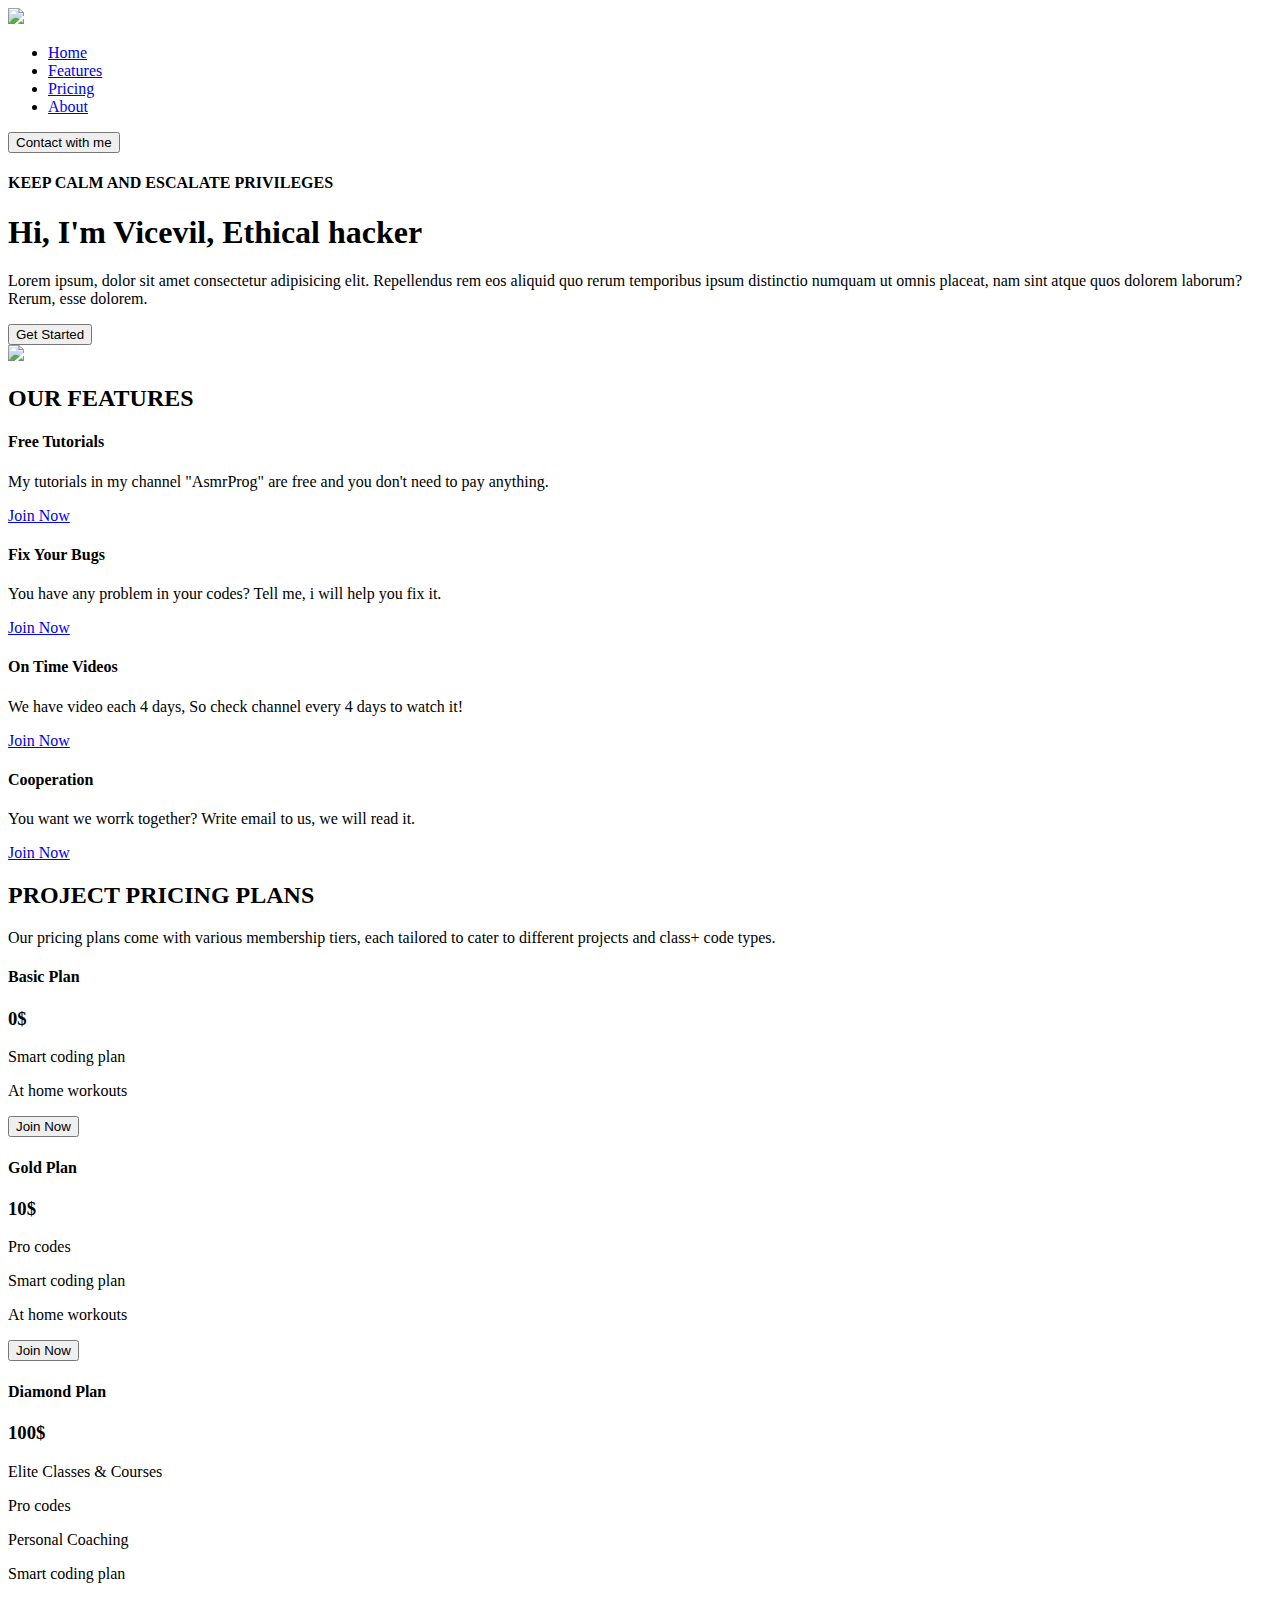
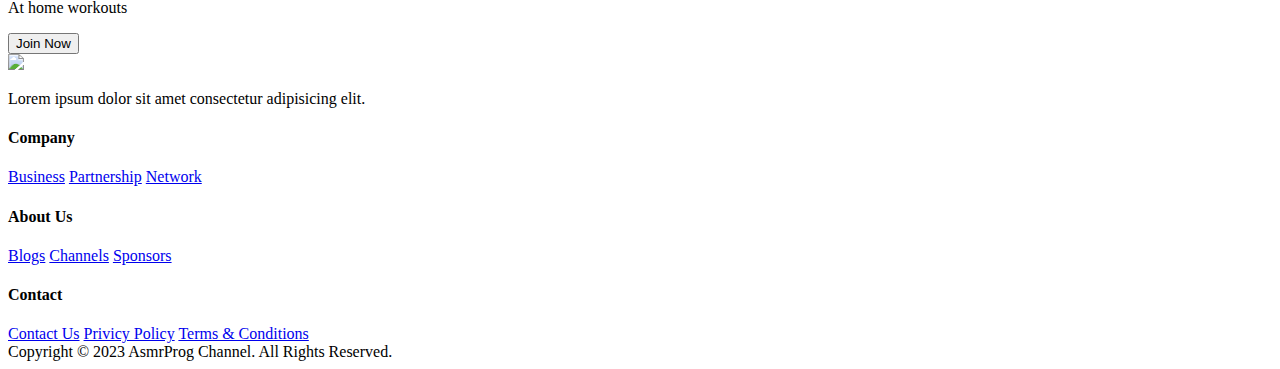
==== index.html @ 7940bc54 "commit" ====
<!DOCTYPE html>
<html lang="en">

<head>
    <meta charset="UTF-8">
    <meta name="viewport" content="width=device-width, initial-scale=1.0">
    <link rel="stylesheet" href="https://cdnjs.cloudflare.com/ajax/libs/remixicon/3.5.0/remixicon.min.css">
    <link rel="stylesheet" href="style.css">
    <title>My portfolio - Vicevii | H4cknet</title>
</head>

<body>

    <nav>
        <div class="nav-logo">
            <a href="#">
                <img src="images/logo.png">
            </a>
        </div>

        <ul class="nav-links">
            <li class="link"><a href="#">Home</a></li>
            <li id="link1" class="link"><a href="#">Features</a></li>
            <li id="link2" class="link"><a href="#">Pricing</a></li>
            <li id="link3" class="link"><a href="about/">About</a></li>
        </ul>
        <button class="btn">Contact with me</button>
    </nav>

    <header class="container">
        <div class="content">
            <span class="blur"></span>
            <span class="blur"></span>
            <h4>KEEP CALM AND ESCALATE PRIVILEGES</h4>
            <H1>Hi, I'm <span>Vicevil</span>, Ethical hacker</H1>
            <p>
                Lorem ipsum, dolor sit amet consectetur adipisicing elit. Repellendus rem eos aliquid quo rerum
                temporibus ipsum distinctio numquam ut omnis placeat, nam sint atque quos dolorem laborum? Rerum, esse
                dolorem.
            </p>
            <button class="btn">Get Started</button>
        </div>
        <div class="image">
            <img src="images/header.png">
        </div>
    </header>

    <section class="container">
        <h2 class="header">OUR FEATURES</h2>
        <div class="features">
            <div class="card">
                <span><i class="ri-money-dollar-box-line"></i></span>
                <h4>Free Tutorials</h4>
                <p>
                    My tutorials in my channel "AsmrProg" are free and you don't need to pay anything.
                </p>
                <a href="#">Join Now <i class="ri-arrow-right-line"></i></a>
            </div>
            <div class="card">
                <span><i class="ri-bug-line"></i></span>
                <h4>Fix Your Bugs</h4>
                <p>
                    You have any problem in your codes? Tell me, i will help you fix it.
                </p>
                <a href="#">Join Now <i class="ri-arrow-right-line"></i></a>
            </div>
            <div class="card">
                <span><i class="ri-history-line"></i></span>
                <h4>On Time Videos</h4>
                <p>
                    We have video each 4 days, So check channel every 4 days to watch it!
                </p>
                <a href="#">Join Now <i class="ri-arrow-right-line"></i></a>
            </div>
            <div class="card">
                <span><i class="ri-shake-hands-line"></i></span>
                <h4>Cooperation</h4>
                <p>
                    You want we worrk together? Write email to us, we will read it.
                </p>
                <a href="#">Join Now <i class="ri-arrow-right-line"></i></a>
            </div>
        </div>
    </section>

    <section class="container">
        <h2 class="header">PROJECT PRICING PLANS</h2>
        <p class="sub-header">
            Our pricing plans come with various membership tiers, each tailored to cater to different projects and
            class+ code types.
        </p>
        <div class="pricing">
            <div class="card">
                <div class="content">
                    <h4>Basic Plan</h4>
                    <h3>0$</h3>
                    <p>
                        <i class="ri-checkbox-circle-line"></i>
                        Smart coding plan
                    </p>
                    <p>
                        <i class="ri-checkbox-circle-line"></i>
                        At home workouts
                    </p>
                </div>
                <button class="btn">Join Now</button>
            </div>
            <div class="card">
                <div class="content">
                    <h4>Gold Plan</h4>
                    <h3>10$</h3>
                    <p>
                        <i class="ri-checkbox-circle-line"></i>
                        Pro codes
                    </p>
                    <p>
                        <i class="ri-checkbox-circle-line"></i>
                        Smart coding plan
                    </p>
                    <p>
                        <i class="ri-checkbox-circle-line"></i>
                        At home workouts
                    </p>
                </div>
                <button class="btn">Join Now</button>
            </div>
            <div class="card">
                <div class="content">
                    <h4>Diamond Plan</h4>
                    <h3>100$</h3>
                    <p>
                        <i class="ri-checkbox-circle-line"></i>
                        Elite Classes & Courses
                    </p>
                    <p>
                        <i class="ri-checkbox-circle-line"></i>
                        Pro codes
                    </p>
                    <p>
                        <i class="ri-checkbox-circle-line"></i>
                        Personal Coaching
                    </p>
                    <p>
                        <i class="ri-checkbox-circle-line"></i>
                        Smart coding plan
                    </p>
                    <p>
                        <i class="ri-checkbox-circle-line"></i>
                        At home workouts
                    </p>
                </div>
                <button class="btn">Join Now</button>
            </div>
        </div>
    </section>

    <footer class="container">
        <span class="blur"></span>
        <span class="blur"></span>
        <div class="column">
            <div class="logo">
                <img src="images/logo.png">
            </div>
            <p>
                Lorem ipsum dolor sit amet consectetur adipisicing elit.
            </p>
            <div class="socials">
                <a href="#"><i class="ri-youtube-line"></i></a>
                <a href="#"><i class="ri-instagram-line"></i></a>
                <a href="#"><i class="ri-twitter-line"></i></a>
            </div>
        </div>
        <div class="column">
            <h4>Company</h4>
            <a href="#">Business</a>
            <a href="#">Partnership</a>
            <a href="#">Network</a>
        </div>
        <div class="column">
            <h4>About Us</h4>
            <a href="#">Blogs</a>
            <a href="#">Channels</a>
            <a href="#">Sponsors</a>
        </div>
        <div class="column">
            <h4>Contact</h4>
            <a href="#">Contact Us</a>
            <a href="#">Privicy Policy</a>
            <a href="#">Terms & Conditions</a>
        </div>
    </footer>

    <div class="copyright">
        Copyright © 2023 AsmrProg Channel. All Rights Reserved.
    </div>


    <script src="script.js"></script>
</body>

</html>
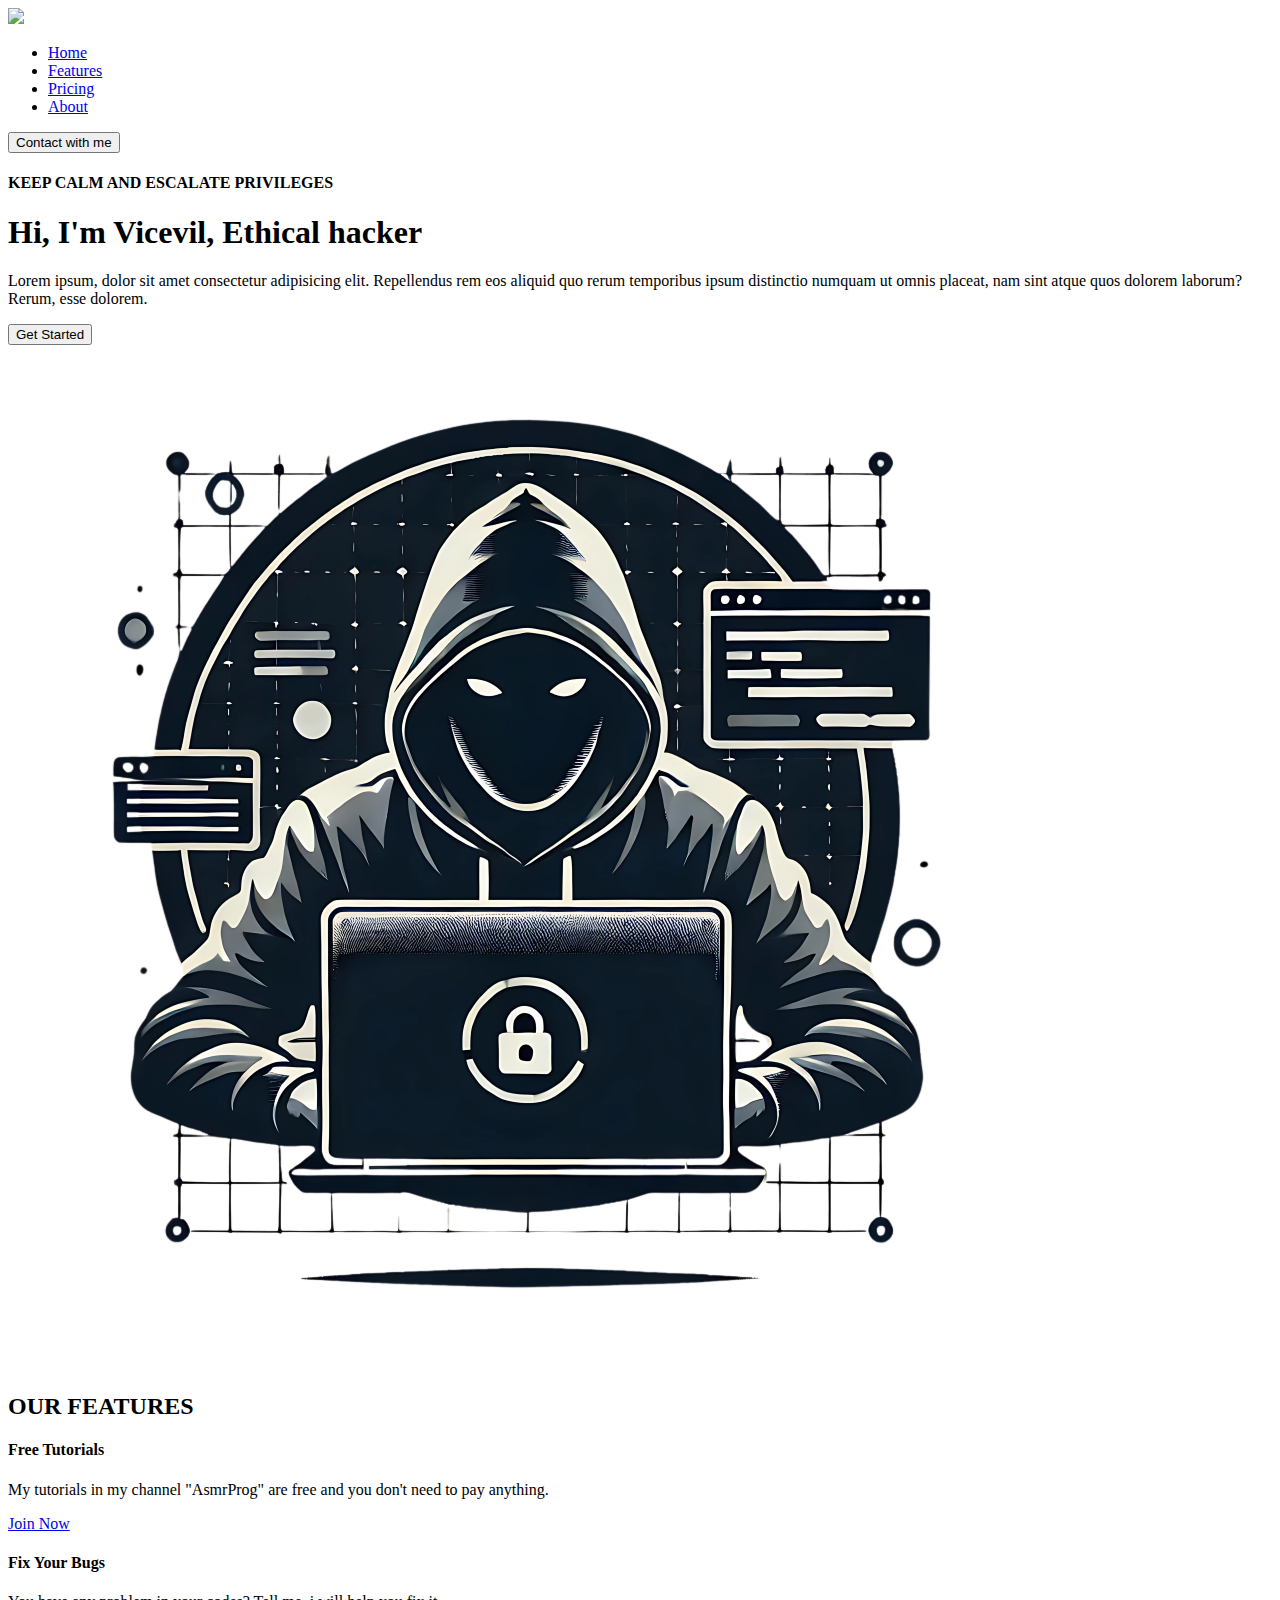
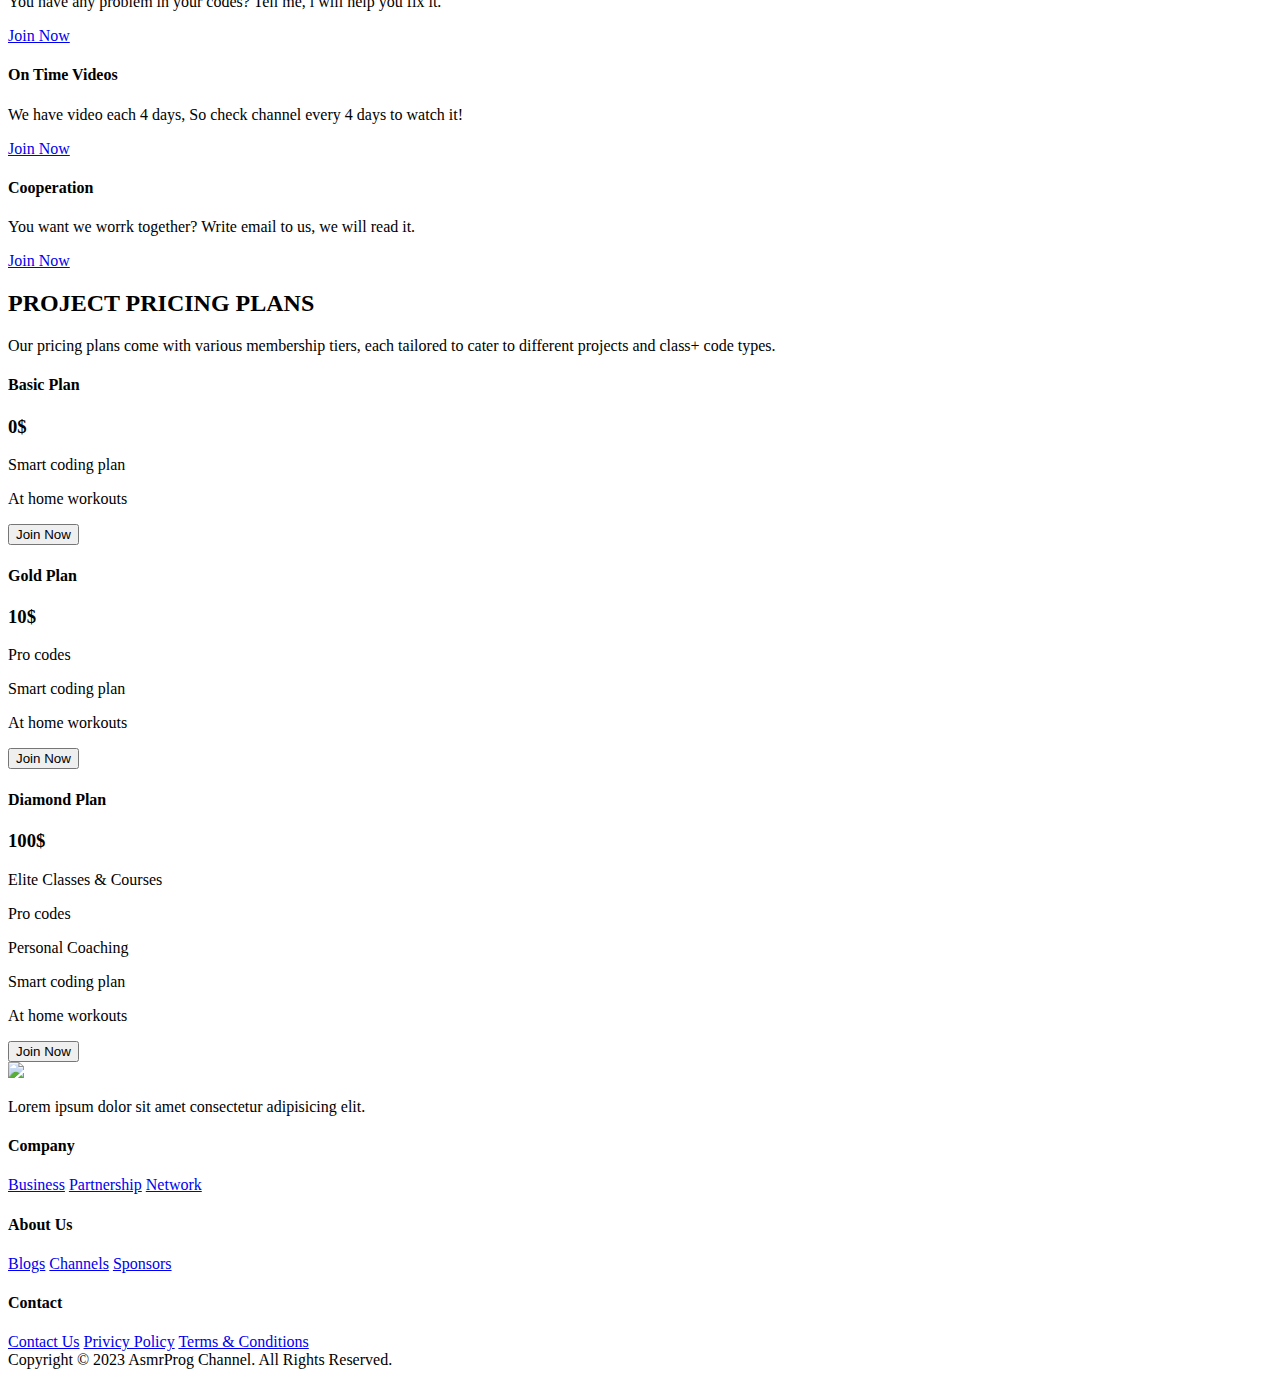
==== commit 281b4deb: "logo" ====
--- a/index.html
+++ b/index.html
@@ -14,7 +14,7 @@
     <nav>
         <div class="nav-logo">
             <a href="#">
-                <img src="images/logo.png">
+                <img src="images/h4cknet.png">
             </a>
         </div>
 
@@ -41,7 +41,7 @@
             <button class="btn">Get Started</button>
         </div>
         <div class="image">
-            <img src="images/header.png">
+            <img src="images/hackerweb.png">
         </div>
     </header>
 
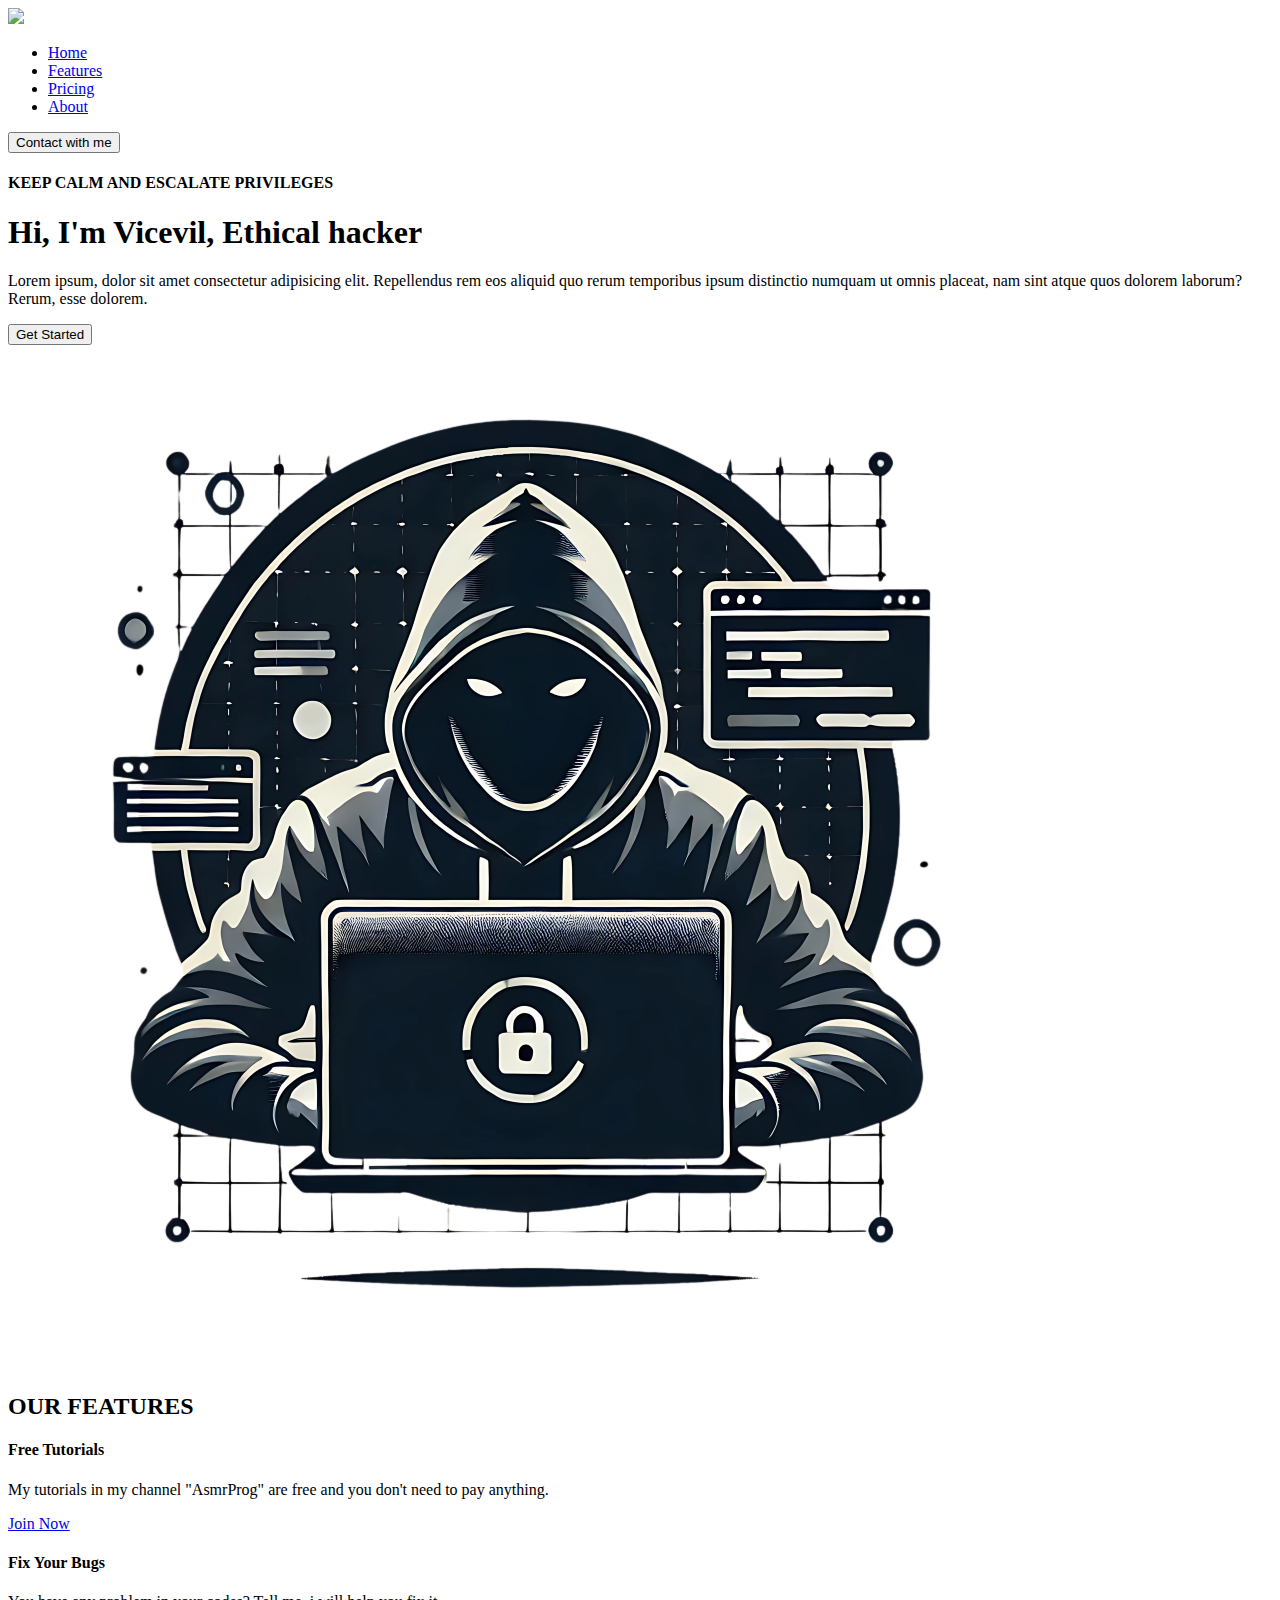
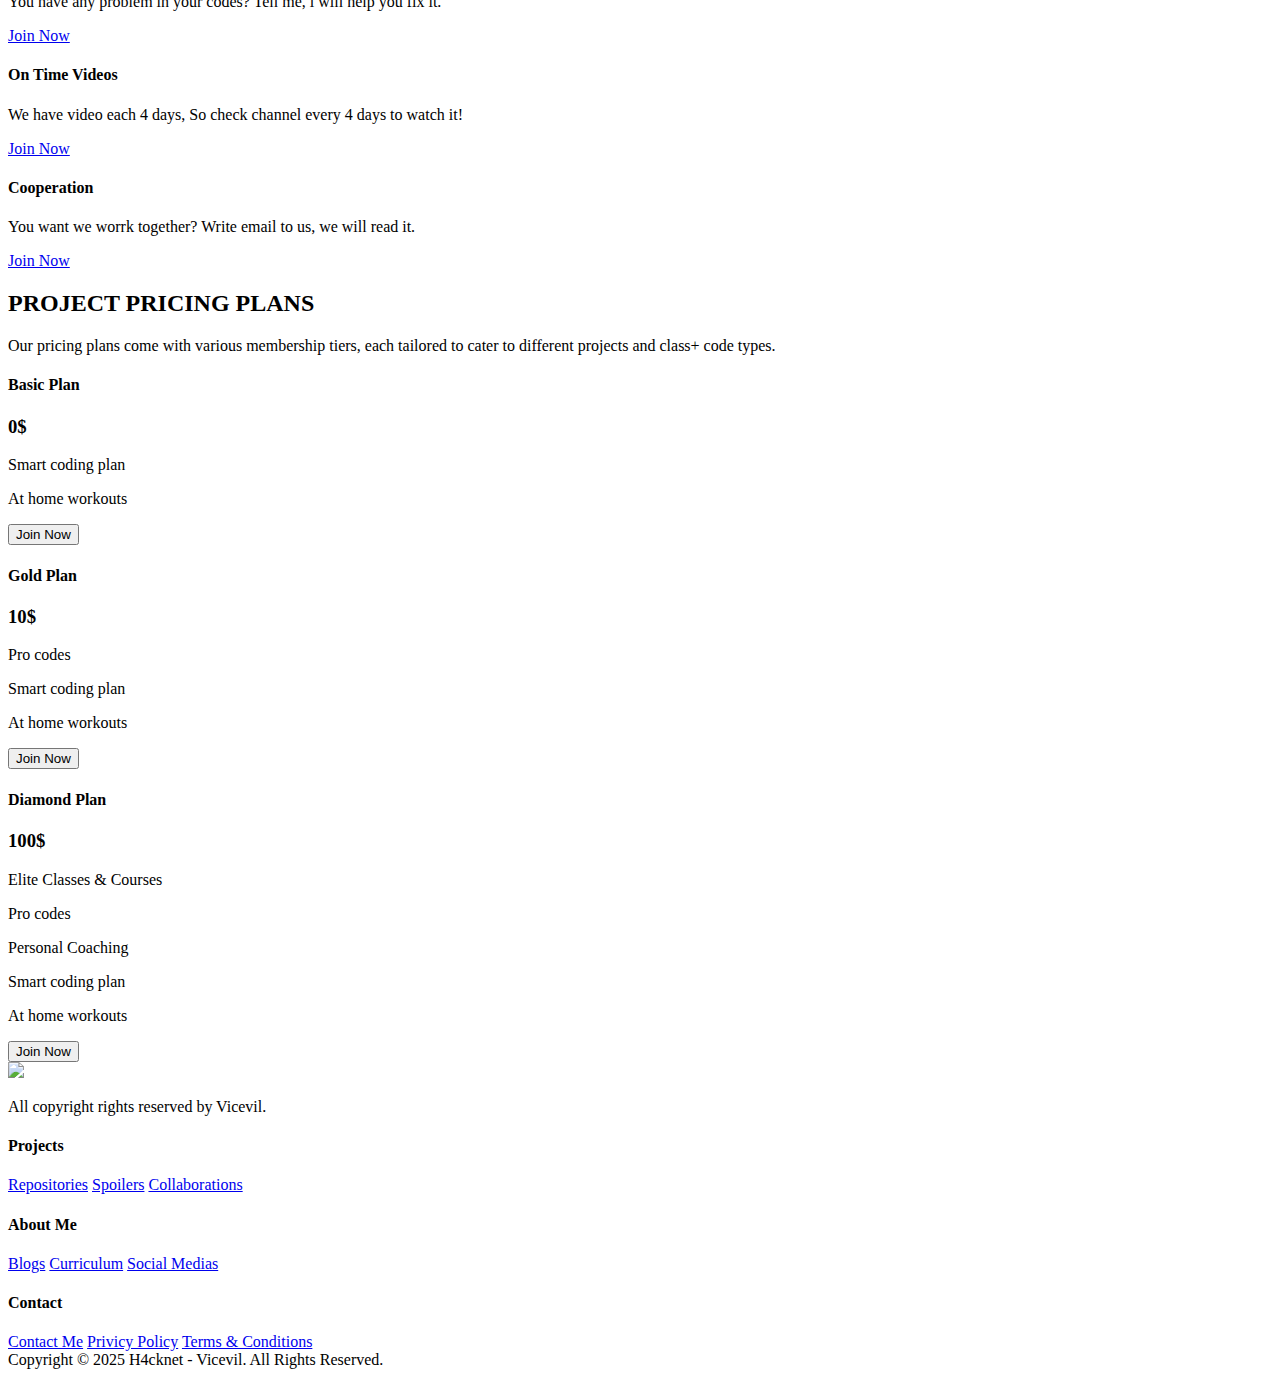
==== commit aaab0b56: "home and about" ====
--- a/index.html
+++ b/index.html
@@ -14,14 +14,14 @@
     <nav>
         <div class="nav-logo">
             <a href="#">
-                <img src="images/h4cknet.png">
+                <img src="images/logo-1.png">
             </a>
         </div>
 
         <ul class="nav-links">
             <li class="link"><a href="#">Home</a></li>
-            <li id="link1" class="link"><a href="#">Features</a></li>
-            <li id="link2" class="link"><a href="#">Pricing</a></li>
+            <li id="link1" class="link"><a href="#features">Features</a></li>
+            <li id="link2" class="link"><a href="#projects">Pricing</a></li>
             <li id="link3" class="link"><a href="about/">About</a></li>
         </ul>
         <button class="btn">Contact with me</button>
@@ -44,7 +44,7 @@
             <img src="images/hackerweb.png">
         </div>
     </header>
-
+<section id="features">
     <section class="container">
         <h2 class="header">OUR FEATURES</h2>
         <div class="features">
@@ -82,7 +82,9 @@
             </div>
         </div>
     </section>
-
+</section>
+
+<section id="projects">
     <section class="container">
         <h2 class="header">PROJECT PRICING PLANS</h2>
         <p class="sub-header">
@@ -153,47 +155,47 @@
             </div>
         </div>
     </section>
+</section>
 
     <footer class="container">
         <span class="blur"></span>
         <span class="blur"></span>
         <div class="column">
             <div class="logo">
-                <img src="images/logo.png">
+                <img src="../images/logo-1.png">
             </div>
             <p>
-                Lorem ipsum dolor sit amet consectetur adipisicing elit.
+                All copyright <i class="ri-copyright-line"></i> rights reserved by Vicevil.
             </p>
             <div class="socials">
-                <a href="#"><i class="ri-youtube-line"></i></a>
-                <a href="#"><i class="ri-instagram-line"></i></a>
-                <a href="#"><i class="ri-twitter-line"></i></a>
-            </div>
-        </div>
-        <div class="column">
-            <h4>Company</h4>
-            <a href="#">Business</a>
-            <a href="#">Partnership</a>
-            <a href="#">Network</a>
-        </div>
-        <div class="column">
-            <h4>About Us</h4>
+                <a href="https://github.com/vicevilz"><i class="ri-github-line"></i>
+                <a href="https://www.linkedin.com/in/vicevil-martinez-710a792b3"><i class="ri-linkedin-line"></i>
+                <a href="https://x.com/elvic_martinezz"><i class="ri-twitter-line"></i></a>
+            </div>
+        </div>
+        <div class="column">
+            <h4>Projects</h4>
+            <a href="https://github.com/vicevilz?tab=repositories">Repositories</a>
+            <a href="#">Spoilers</a>
+            <a href="#">Collaborations</a>
+        </div>
+        <div class="column">
+            <h4>About Me</h4>
             <a href="#">Blogs</a>
-            <a href="#">Channels</a>
-            <a href="#">Sponsors</a>
+            <a href="#">Curriculum</a>
+            <a href="#">Social Medias</a>
         </div>
         <div class="column">
             <h4>Contact</h4>
-            <a href="#">Contact Us</a>
+            <a href="#">Contact Me</a>
             <a href="#">Privicy Policy</a>
             <a href="#">Terms & Conditions</a>
         </div>
     </footer>
 
     <div class="copyright">
-        Copyright © 2023 AsmrProg Channel. All Rights Reserved.
+        Copyright © 2025 H4cknet - Vicevil. All Rights Reserved.
     </div>
-
 
     <script src="script.js"></script>
 </body>
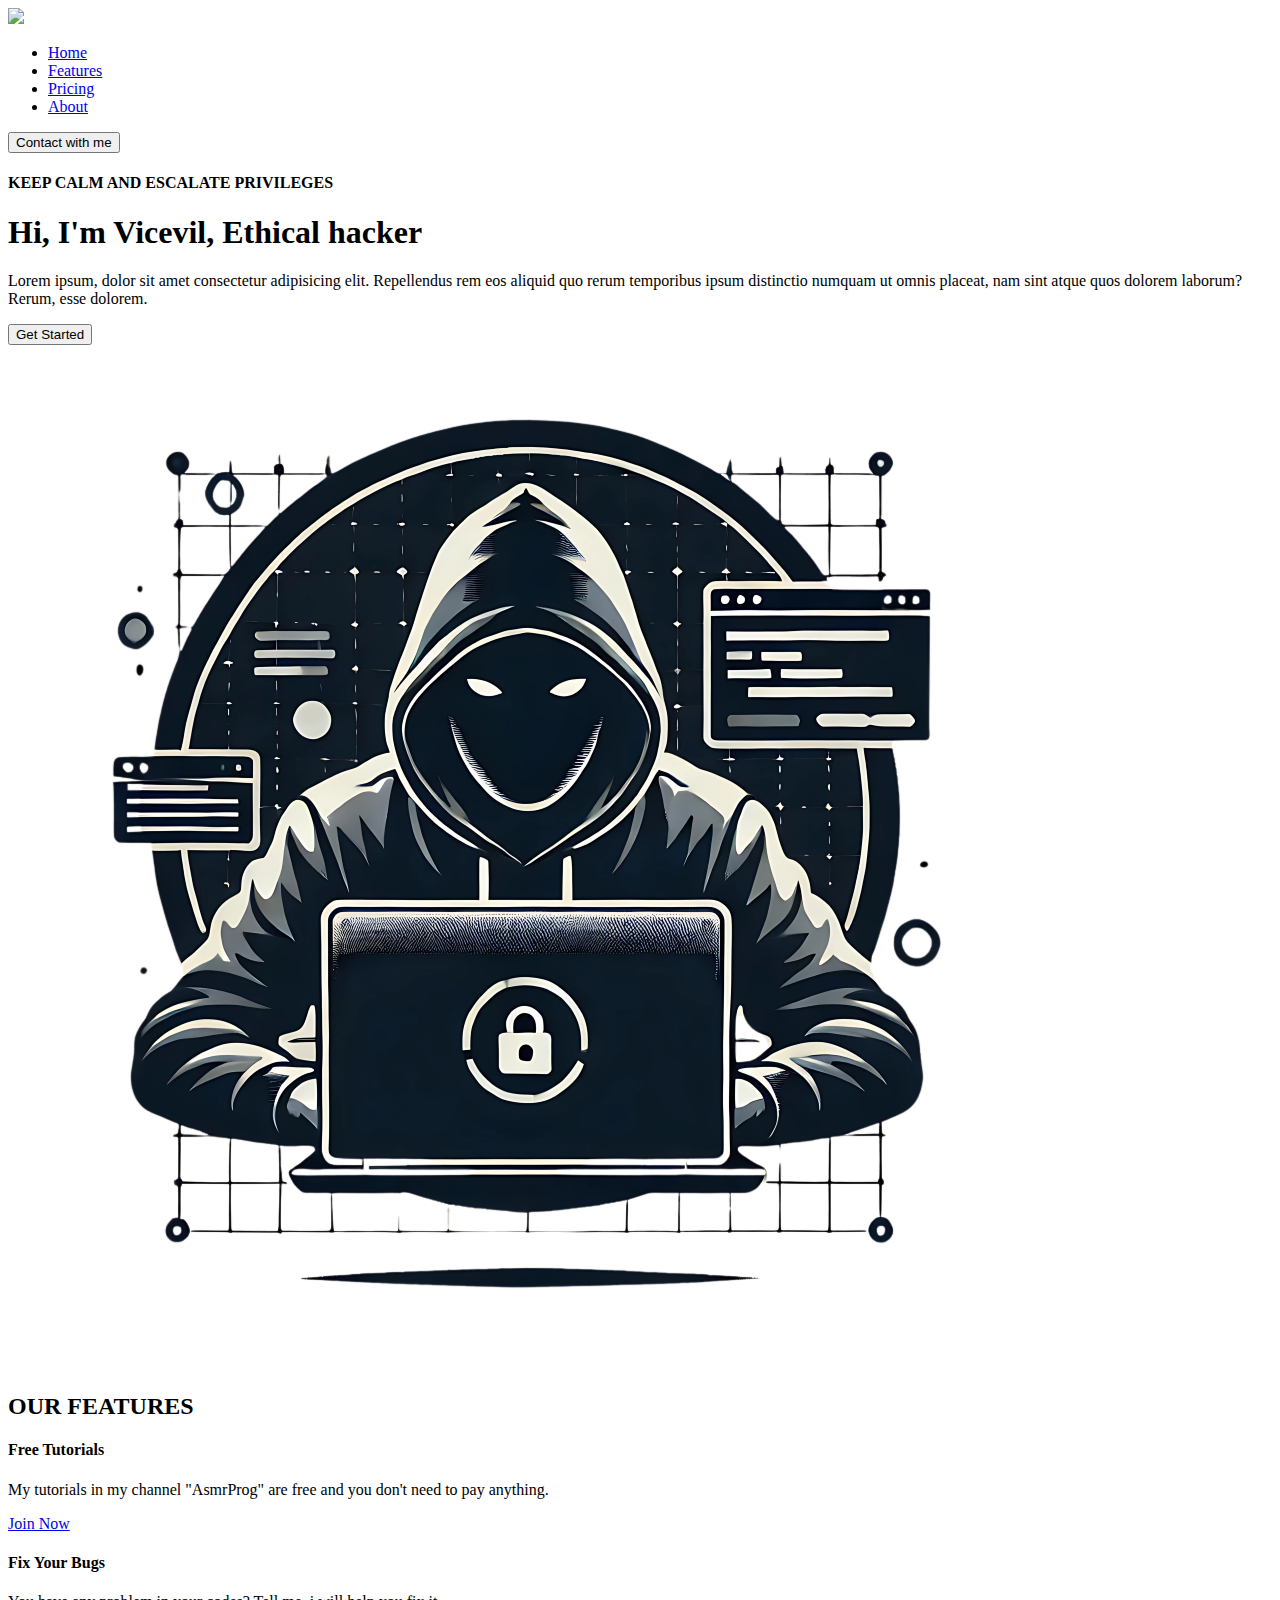
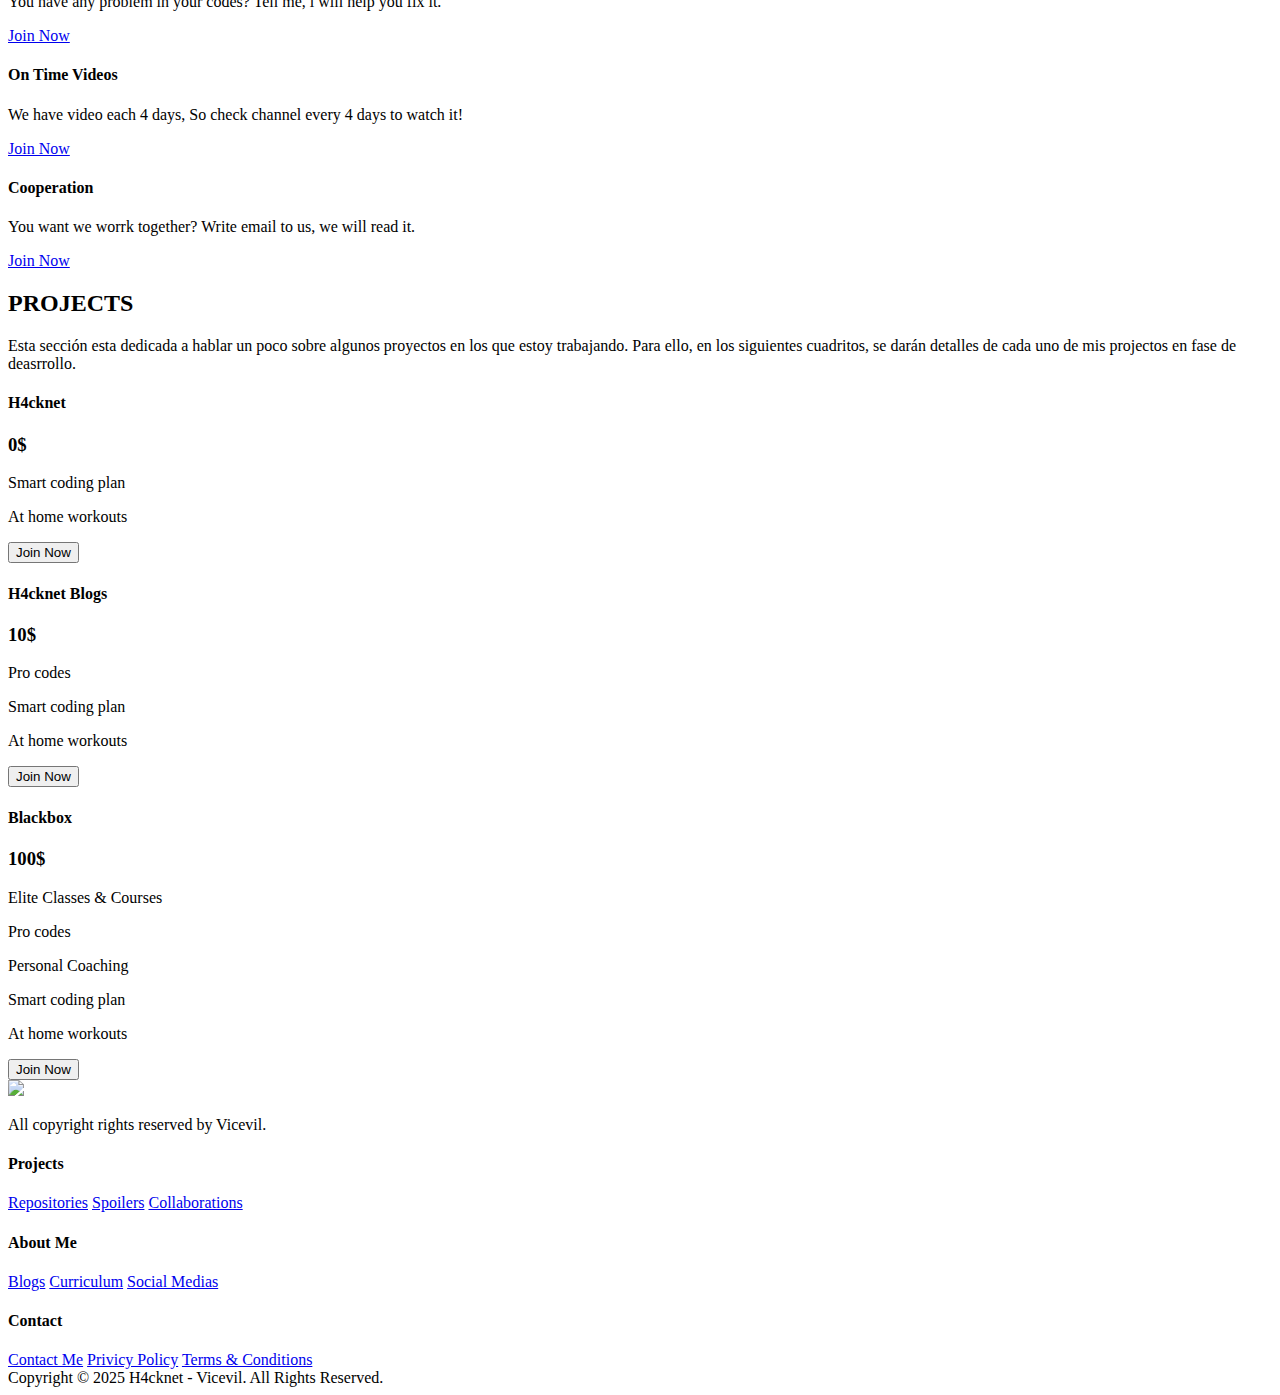
==== commit c797a5ff: "Projects headings" ====
--- a/index.html
+++ b/index.html
@@ -86,15 +86,15 @@
 
 <section id="projects">
     <section class="container">
-        <h2 class="header">PROJECT PRICING PLANS</h2>
+        <h2 class="header">PROJECTS</h2>
         <p class="sub-header">
-            Our pricing plans come with various membership tiers, each tailored to cater to different projects and
-            class+ code types.
+            Esta sección esta dedicada a hablar un poco sobre algunos proyectos en los que estoy trabajando. Para ello, en los siguientes cuadritos,
+            se darán detalles de cada uno de mis projectos en fase de deasrrollo.
         </p>
         <div class="pricing">
             <div class="card">
                 <div class="content">
-                    <h4>Basic Plan</h4>
+                    <h4>H4cknet</h4>
                     <h3>0$</h3>
                     <p>
                         <i class="ri-checkbox-circle-line"></i>
@@ -109,7 +109,7 @@
             </div>
             <div class="card">
                 <div class="content">
-                    <h4>Gold Plan</h4>
+                    <h4>H4cknet Blogs</h4>
                     <h3>10$</h3>
                     <p>
                         <i class="ri-checkbox-circle-line"></i>
@@ -128,7 +128,7 @@
             </div>
             <div class="card">
                 <div class="content">
-                    <h4>Diamond Plan</h4>
+                    <h4>Blackbox</h4>
                     <h3>100$</h3>
                     <p>
                         <i class="ri-checkbox-circle-line"></i>
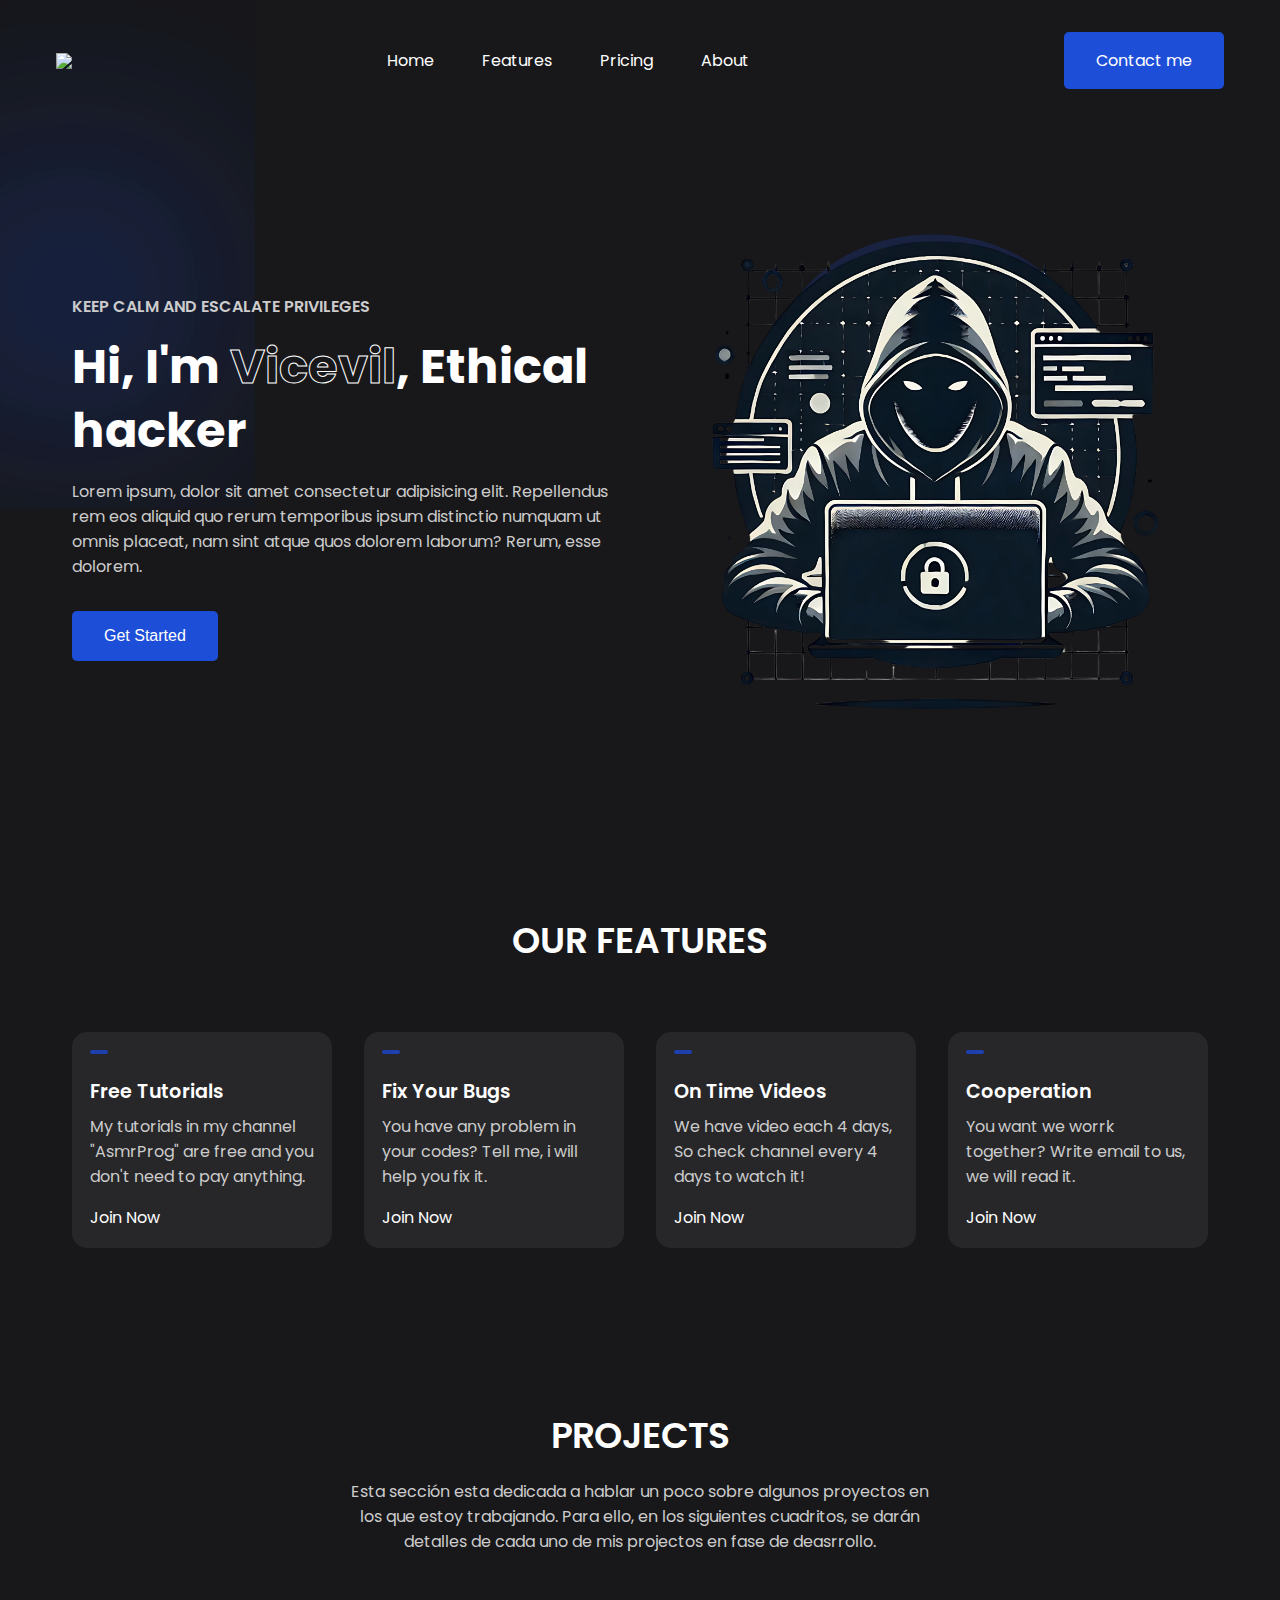
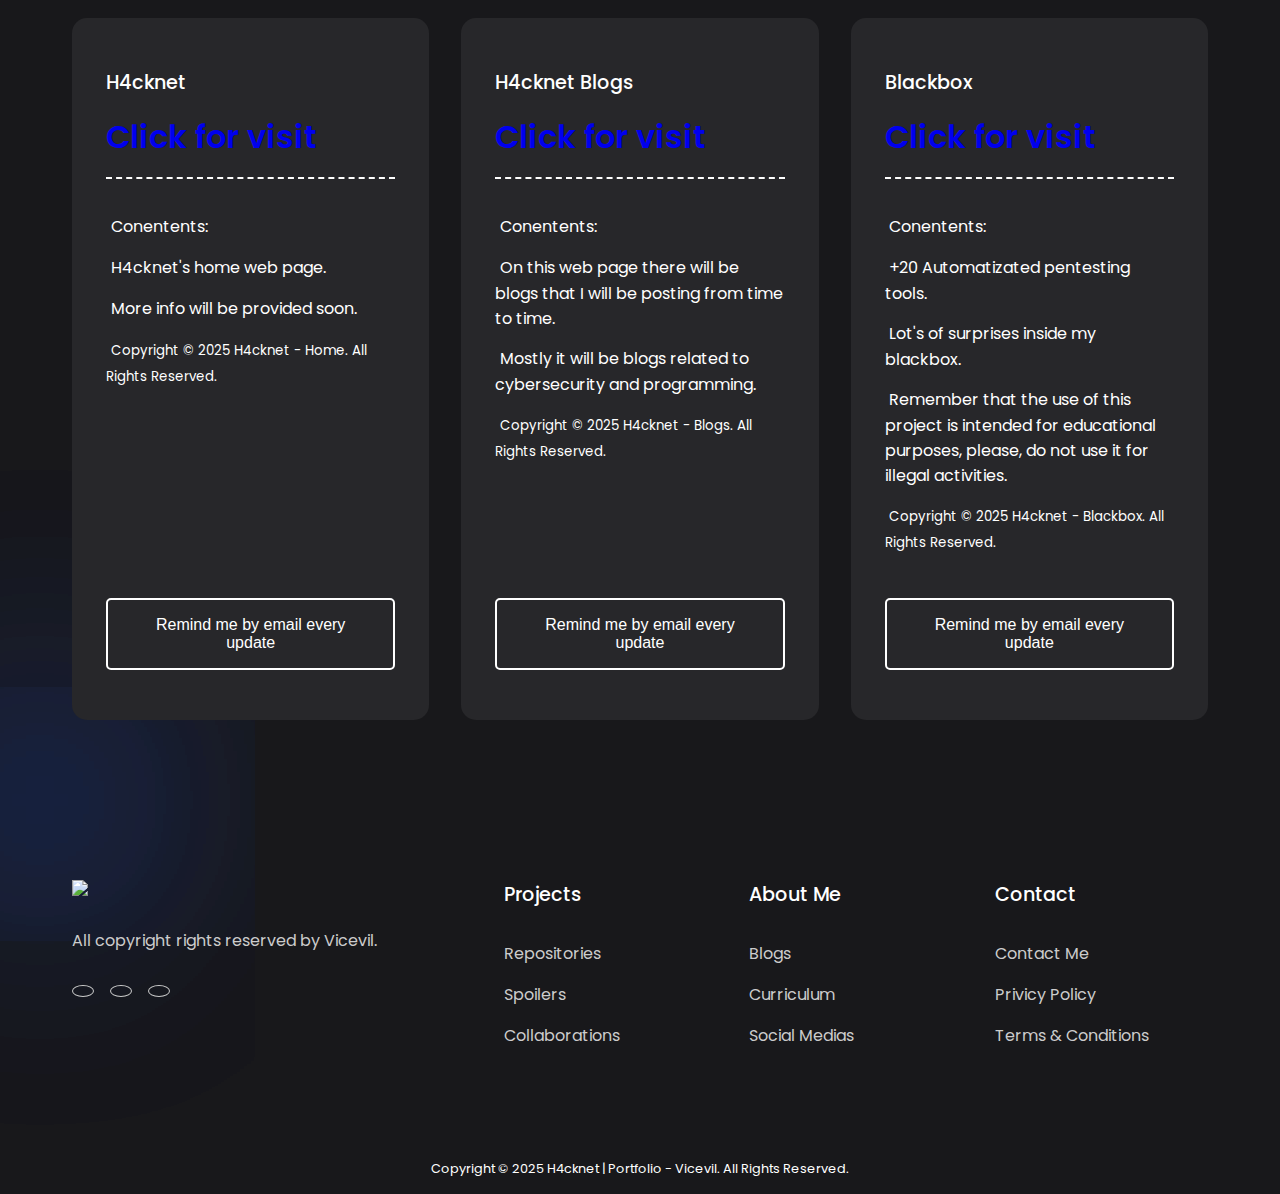
==== commit 7ee7b90a: "button fix" ====
--- a/index.html
+++ b/index.html
@@ -6,7 +6,7 @@
     <meta name="viewport" content="width=device-width, initial-scale=1.0">
     <link rel="stylesheet" href="https://cdnjs.cloudflare.com/ajax/libs/remixicon/3.5.0/remixicon.min.css">
     <link rel="stylesheet" href="style.css">
-    <title>My portfolio - Vicevii | H4cknet</title>
+    <title>H4cknet | Portfolio</title>
 </head>
 
 <body>
@@ -24,7 +24,9 @@
             <li id="link2" class="link"><a href="#projects">Pricing</a></li>
             <li id="link3" class="link"><a href="about/">About</a></li>
         </ul>
-        <button class="btn">Contact with me</button>
+        <a href="contact/" class="btn">
+            <i class="ri-contacts-line"></i> Contact me
+        </a>          
     </nav>
 
     <header class="container">
@@ -95,63 +97,75 @@
             <div class="card">
                 <div class="content">
                     <h4>H4cknet</h4>
-                    <h3>0$</h3>
-                    <p>
-                        <i class="ri-checkbox-circle-line"></i>
-                        Smart coding plan
-                    </p>
-                    <p>
-                        <i class="ri-checkbox-circle-line"></i>
-                        At home workouts
+                    <h3><a href="https://h4cknet.com"><i class="ri-pages-line"></i> Click for visit</a></h3>
+                    <p>
+                        <i class="ri-list-check"></i>
+                        Conentents:
+                    </p>
+                    <p>
+                        <i class="ri-home-4-line"></i>
+                            H4cknet's home web page.
+                    </p>
+                    <p>
+                        <i class="ri-timer-line"></i>
+                            More info will be provided soon.
+                    </p>
+                    <p>
+                        <small><i class="ri-copyright-line"></i>
+                            Copyright © 2025 H4cknet - Home. All Rights Reserved.</small>
                     </p>
                 </div>
-                <button class="btn">Join Now</button>
+                <button class="btn">Remind me by email every update</button>
             </div>
             <div class="card">
                 <div class="content">
                     <h4>H4cknet Blogs</h4>
-                    <h3>10$</h3>
-                    <p>
-                        <i class="ri-checkbox-circle-line"></i>
-                        Pro codes
-                    </p>
-                    <p>
-                        <i class="ri-checkbox-circle-line"></i>
-                        Smart coding plan
-                    </p>
-                    <p>
-                        <i class="ri-checkbox-circle-line"></i>
-                        At home workouts
+                    <h3><a href="https://blogs.h4cknet.com"><i class="ri-pages-line"></i> Click for visit</a></h3>
+                    <p>
+                        <i class="ri-list-check"></i>
+                        Conentents:
+                    </p>
+                    <p>
+                        <i class="ri-news-line"></i>
+                            On this web page there will be blogs that I will be posting from time to time.
+                    </p>
+                    <p>
+                        <i class="ri-blogger-line"></i>
+                            Mostly it will be blogs related to cybersecurity and programming.
+                    </p>
+                    <p>
+                        <small><i class="ri-copyright-line"></i>
+                            Copyright © 2025 H4cknet - Blogs. All Rights Reserved.</small>
                     </p>
                 </div>
-                <button class="btn">Join Now</button>
+                <button class="btn">Remind me by email every update</button>
             </div>
             <div class="card">
                 <div class="content">
                     <h4>Blackbox</h4>
-                    <h3>100$</h3>
-                    <p>
-                        <i class="ri-checkbox-circle-line"></i>
-                        Elite Classes & Courses
-                    </p>
-                    <p>
-                        <i class="ri-checkbox-circle-line"></i>
-                        Pro codes
-                    </p>
-                    <p>
-                        <i class="ri-checkbox-circle-line"></i>
-                        Personal Coaching
-                    </p>
-                    <p>
-                        <i class="ri-checkbox-circle-line"></i>
-                        Smart coding plan
-                    </p>
-                    <p>
-                        <i class="ri-checkbox-circle-line"></i>
-                        At home workouts
+                    <h3><a href="https://github.com/vicevilz/blackbox"><i class="ri-pages-line"></i> Click for visit</a></h3>
+                    <p>
+                        <i class="ri-list-check"></i>
+                        Conentents:
+                    </p>
+                    <p>
+                        <i class="ri-instance-line"></i>
+                            +20 Automatizated pentesting tools.
+                    </p>
+                    <p>
+                        <i class="ri-questionnaire-line"></i>
+                            Lot's of surprises inside my blackbox.
+                    </p>
+                    <p>
+                        <i class="ri-alert-line"></i> 
+                            Remember that the use of this project is intended for educational purposes, please, do not use it for illegal activities.
+                    </p>
+                    <p>
+                        <small><i class="ri-copyright-line"></i>
+                            Copyright © 2025 H4cknet - Blackbox. All Rights Reserved.</small>
                     </p>
                 </div>
-                <button class="btn">Join Now</button>
+                <button class="btn">Remind me by email every update</button>
             </div>
         </div>
     </section>
@@ -168,8 +182,8 @@
                 All copyright <i class="ri-copyright-line"></i> rights reserved by Vicevil.
             </p>
             <div class="socials">
-                <a href="https://github.com/vicevilz"><i class="ri-github-line"></i>
-                <a href="https://www.linkedin.com/in/vicevil-martinez-710a792b3"><i class="ri-linkedin-line"></i>
+                <a href="https://github.com/vicevilz"><i class="ri-github-line"></i></a>
+                <a href="https://www.linkedin.com/in/vicevil-martinez-710a792b3"><i class="ri-linkedin-line"></i></a>
                 <a href="https://x.com/elvic_martinezz"><i class="ri-twitter-line"></i></a>
             </div>
         </div>
@@ -187,14 +201,14 @@
         </div>
         <div class="column">
             <h4>Contact</h4>
-            <a href="#">Contact Me</a>
+            <a href="contact/">Contact Me</a>
             <a href="#">Privicy Policy</a>
             <a href="#">Terms & Conditions</a>
         </div>
     </footer>
 
     <div class="copyright">
-        Copyright © 2025 H4cknet - Vicevil. All Rights Reserved.
+        Copyright © 2025 H4cknet | Portfolio - Vicevil. All Rights Reserved.
     </div>
 
     <script src="script.js"></script>
--- a/style.css
+++ b/style.css
@@ -0,0 +1,451 @@
+@import url('https://fonts.googleapis.com/css2?family=Poppins:wght@300;400;500;600;700;800&display=swap');
+
+*{
+    padding: 0;
+    margin: 0;
+    outline: none;
+    border: none;
+    box-sizing: border-box;
+}
+
+img{
+    width: 100%;
+    display: flex;
+}
+
+a{
+    text-decoration: none;
+}
+
+body{
+    font-family: 'Poppins', sans-serif;
+    background-color: #18181B;
+}
+
+nav{
+    max-width: 1200px;
+    margin: auto;
+    padding: 2rem 1rem;
+    display: flex;
+    align-items: center;
+    justify-content: space-between;
+    gap: 2rem;
+}
+
+.nav-logo{
+    max-width: 100px;
+}
+
+.nav-links{
+    list-style: none;
+    display: flex;
+    align-items: center;
+    gap: 3rem;
+}
+
+.link a{
+    position: relative;
+    padding-bottom: 0.75rem;
+    color: #fff;
+}
+
+.link a::after{
+    content: "";
+    position: absolute;
+    height: 2px;
+    width: 0;
+    bottom: 0;
+    left: 0;
+    background-color: #1d4ed8;
+    transition: all 0.3s ease;
+}
+
+.link a:hover::after{
+    width: 70%;
+}
+
+.btn{
+    padding: 1rem 2rem;
+    font-size: 1rem;
+    color: #fff;
+    background-color: #1d4ed8;
+    border-radius: 5px;
+    cursor: pointer;
+    transition: all 0.3s ease;
+}
+
+.btn:hover{
+    background-color: #1e40af;
+}
+
+.container{
+    max-width: 1200px;
+    margin: auto;
+    padding: 5rem 2rem;
+}
+
+.blur{
+    position: absolute;
+    box-shadow: 0 0 1000px 50px #1d4ed8;
+    z-index: -100;
+}
+
+header{
+    position: relative;
+    padding-top: 2rem;
+    display: grid;
+    grid-template-columns: repeat(2, 1fr);
+    align-items: center;
+    gap: 2rem;
+}
+
+header .content h4{
+    margin-bottom: 1rem;
+    color: #ccc;
+    font-size: 1rem;
+    font-weight: 600;
+}
+
+header .content h1{
+    color: #fff;
+    margin-bottom: 1rem;
+    font-size: 3rem;
+    font-weight: 700;
+    line-height: 4rem;
+}
+
+header .content h1 span{
+    -webkit-text-fill-color: transparent;
+    -webkit-text-stroke: 1px #fff;
+}
+
+header .content p{
+    margin-bottom: 2rem;
+    color: #ccc;
+}
+
+header .image{
+    position: relative;
+}
+
+header .image::before{
+    content: "o";
+    position: absolute;
+    top: 0;
+    left: 50%;
+    transform: translateX(-50%);
+    font-size: 38rem;
+    font-weight: 400;
+    line-height: 20rem;
+    color: #1d4ed8;
+    opacity: 0.2;
+    z-index: -100;
+}
+
+header .image img{
+    max-width: 600px;
+    margin: auto;
+}
+
+section .header{
+    margin-bottom: 1rem;
+    color: #fff;
+    text-align: center;
+    font-size: 2.25rem;
+    font-weight: 600;
+}
+
+.features{
+    margin-top: 4rem;
+    display: grid;
+    grid-template-columns: repeat(4, 1fr);
+    gap: 2rem;
+}
+
+.features .card{
+    background-color: #27272a;
+    padding: 1rem;
+    border: 2px solid transparent;
+    border-radius: 15px;
+    transition: all 0.3s ease;
+}
+
+.features .card:hover{
+    background-color: #323232;
+    border-color: #fff;
+}
+
+.features .card span{
+    display: inline-block;
+    background-color: #1e40af;
+    padding: 2px 9px;
+    margin-bottom: 1rem;
+    font-size: 1.75rem;
+    color: #fff;
+    border-radius: 5px;
+}
+
+.features .card h4{
+    margin-bottom: 0.5rem;
+    color: #fff;
+    font-size: 1.2rem;
+    font-weight: 600;
+}
+
+.about-line {
+    width: 100%;
+    height: 4px;
+    background-color: #323232;
+    border: none;
+    margin: 20px 0;
+    display: block; /* Asegura que sea un bloque visible */
+}
+
+.features .card p{
+    color: #ccc;
+    margin-bottom: 1rem;
+}
+
+.features .card a{
+    color: #fff;
+    transition: all 0.3s ease;
+}
+
+.features .card a:hover{
+    color: #1e40af;
+}
+
+.sub-header{
+    max-width: 600px;
+    margin: auto;
+    text-align: center;
+    color: #ccc;
+}
+
+.pricing{
+    margin-top: 4rem;
+    display: grid;
+    grid-template-columns: repeat(3, 1fr);
+    gap: 2rem;
+}
+
+.pricing .card{
+    padding: 3rem 2rem;
+    background-color: #27272a;
+    display: flex;
+    flex-direction: column;
+    border: 2px solid transparent;
+    border-radius: 15px;
+    transition: all 0.3s ease;
+}
+
+.pricing .card:hover{
+    background-color: #323232;
+    border-color: #fff;
+}
+
+.pricing .card .content{
+    flex: 1;
+    margin-bottom: 2rem;
+}
+
+.pricing .card h4{
+    margin-bottom: 1rem;
+    color: #fff;
+    font-size: 1.2rem;
+    font-weight: 500;
+}
+
+.pricing .card h3{
+    color: #fff;
+    padding-bottom: 1rem;
+    margin-bottom: 2rem;
+    font-size: 2rem;
+    font-weight: 600;
+    border-bottom: 2px dashed #fff;
+}
+
+.pricing .card p{
+    color: #fff;
+    margin-bottom: 0.75rem;
+}
+
+.pricing .card p i{
+    color: #ccc;
+    font-size: 1.2rem;
+    margin-right: 0.3rem;
+}
+
+.pricing .card button{
+    color: #fff;
+    background-color: transparent;
+    border: 2px solid #fff;
+}
+
+.pricing .card button:hover{
+    background-color: #1e40af;
+    border-color: #1e40af;
+}
+
+.contact-form {
+    display: flex;
+    flex-direction: column;
+    align-items: center;
+    max-width: 600px;
+    margin: 0 auto;
+    padding: 20px;
+    background-color: #1e1e1e;
+    border-radius: 8px;
+    box-shadow: 0 4px 8px rgba(0, 0, 0, 0.2);
+}
+
+.contact-form .form-group {
+    width: 100%;
+    margin-bottom: 15px;
+}
+
+.contact-form label {
+    font-size: 14px;
+    color: #ffffff;
+    margin-bottom: 5px;
+    display: block;
+}
+
+.contact-form input,
+.contact-form textarea {
+    width: 100%;
+    padding: 10px;
+    font-size: 16px;
+    border: 1px solid #333;
+    border-radius: 4px;
+    background-color: #2e2e2e;
+    color: #ffffff;
+}
+
+.contact-form input::placeholder,
+.contact-form textarea::placeholder {
+    color: #aaaaaa;
+}
+
+.contact-form textarea {
+    resize: none;
+}
+
+.contact-form button {
+    background-color: #007bff;
+    color: #ffffff;
+    padding: 10px 20px;
+    font-size: 16px;
+    border: none;
+    border-radius: 4px;
+    cursor: pointer;
+    transition: background-color 0.3s;
+}
+
+.contact-form button:hover {
+    background-color: #0056b3;
+}
+
+footer{
+    position: relative;
+    display: grid;
+    grid-template-columns: 400px repeat(3, 1fr);
+    gap: 2rem;
+}
+
+footer .column .logo{
+    max-width: 100px;
+    margin-bottom: 2rem;
+}
+
+footer .column p{
+    color: #ccc;
+    margin-bottom: 2rem;
+}
+
+footer .column .socials{
+    display: flex;
+    align-items: center;
+    gap: 1rem;
+}
+
+footer .column .socials a{
+    color: #ccc;
+    border: 1px solid #ccc;
+    padding: 5px 10px;
+    font-size: 1.25rem;
+    border-radius: 100%;
+    transition: all 0.3s ease;
+}
+
+footer .column .socials a:hover{
+    color: #fff;
+    background-color: #1d4ed8;
+    border-color: #1d4ed8;
+}
+
+footer .column h4{
+    color: #fff;
+    margin-bottom: 2rem;
+    font-size: 1.2rem;
+    font-weight: 500;
+}
+
+footer .column > a{
+    display: block;
+    color: #ccc;
+    margin-bottom: 1rem;
+    transition: all 0.3s ease;
+}
+
+footer .column > a:hover{
+    color: #1d4ed8;
+}
+
+.copyright{
+    max-width: 1200px;
+    margin: auto;
+    padding: 1rem;
+    color: #fff;
+    font-size: 0.8rem;
+    text-align: center;
+}
+
+@media (width < 900px){
+    .nav-links{
+        display: none;
+    }
+    header{
+        grid-template-columns: repeat(1, 1fr);
+    }
+    header .image{
+        grid-area: 1/1/2/2;
+    }
+    .features{
+        grid-template-columns: repeat(2, 1fr);
+    }
+    .pricing{
+        grid-template-columns: repeat(2, 1fr);
+    }
+    footer{
+        grid-template-columns: 1fr 200px;
+    }
+}
+
+@media (width < 600px){
+    header .image::before{
+        display: none;
+    }
+
+    .features{
+        grid-template-columns: repeat(1, 1fr);
+    }
+
+    .pricing{
+        grid-template-columns: repeat(1, 1fr);
+    }
+
+    footer{
+        grid-template-columns: 1fr 150px;
+    }
+}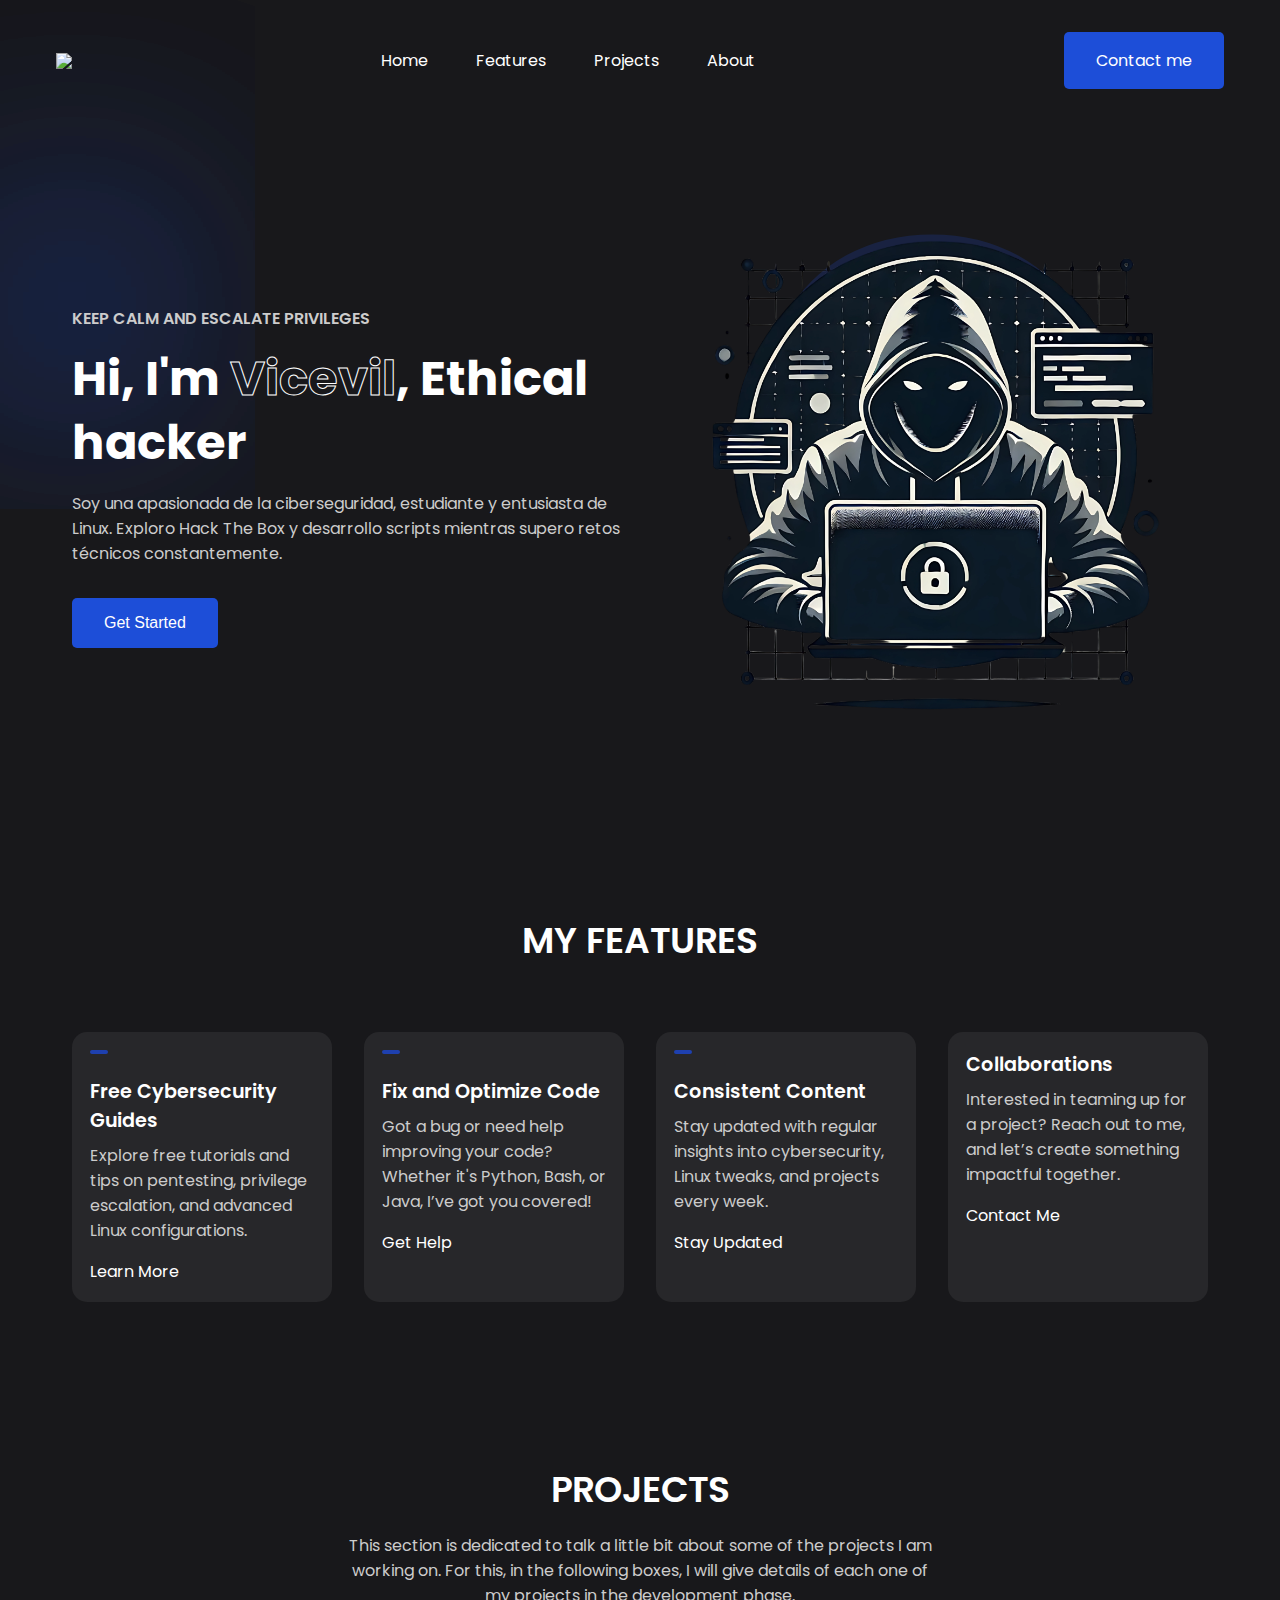
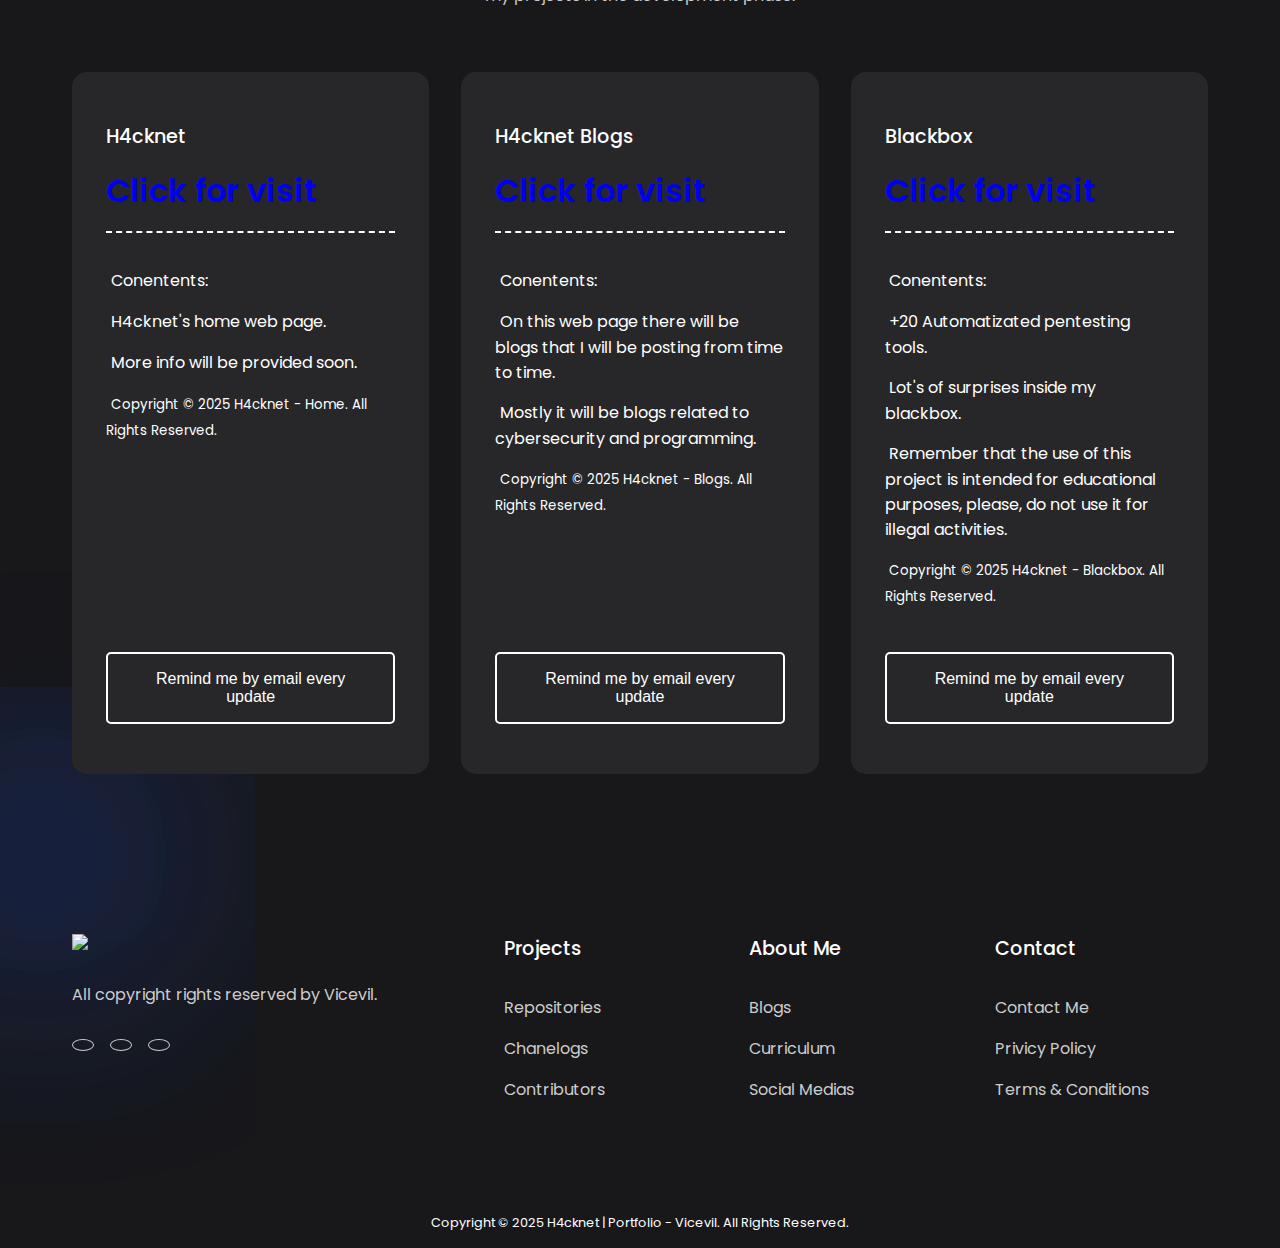
==== commit 64e9d4ad: "colaborations" ====
--- a/index.html
+++ b/index.html
@@ -7,6 +7,23 @@
     <link rel="stylesheet" href="https://cdnjs.cloudflare.com/ajax/libs/remixicon/3.5.0/remixicon.min.css">
     <link rel="stylesheet" href="style.css">
     <title>H4cknet | Portfolio</title>
+    <link rel="apple-touch-icon" sizes="57x57" href="favicon/apple-icon-57x57.png">
+    <link rel="apple-touch-icon" sizes="60x60" href="favicon/apple-icon-60x60.png">
+    <link rel="apple-touch-icon" sizes="72x72" href="favicon/apple-icon-72x72.png">
+    <link rel="apple-touch-icon" sizes="76x76" href="favicon/apple-icon-76x76.png">
+    <link rel="apple-touch-icon" sizes="114x114" href="favicon/apple-icon-114x114.png">
+    <link rel="apple-touch-icon" sizes="120x120" href="favicon/apple-icon-120x120.png">
+    <link rel="apple-touch-icon" sizes="144x144" href="favicon/apple-icon-144x144.png">
+    <link rel="apple-touch-icon" sizes="152x152" href="favicon/apple-icon-152x152.png">
+    <link rel="apple-touch-icon" sizes="180x180" href="favicon/apple-icon-180x180.png">
+    <link rel="icon" type="image/png" sizes="192x192"  href="favicon/android-icon-192x192.png">
+    <link rel="icon" type="image/png" sizes="32x32" href="favicon/favicon-32x32.png">
+    <link rel="icon" type="image/png" sizes="96x96" href="favicon/favicon-96x96.png">
+    <link rel="icon" type="image/png" sizes="16x16" href="favicon/favicon-16x16.png">
+    <link rel="manifest" href="favicon/manifest.json">
+    <meta name="msapplication-TileColor" content="#ffffff">
+    <meta name="msapplication-TileImage" content="favicon/ms-icon-144x144.png">
+    <meta name="theme-color" content="#ffffff">
 </head>
 
 <body>
@@ -21,7 +38,7 @@
         <ul class="nav-links">
             <li class="link"><a href="#">Home</a></li>
             <li id="link1" class="link"><a href="#features">Features</a></li>
-            <li id="link2" class="link"><a href="#projects">Pricing</a></li>
+            <li id="link2" class="link"><a href="#projects">Projects</a></li>
             <li id="link3" class="link"><a href="about/">About</a></li>
         </ul>
         <a href="contact/" class="btn">
@@ -36,9 +53,9 @@
             <h4>KEEP CALM AND ESCALATE PRIVILEGES</h4>
             <H1>Hi, I'm <span>Vicevil</span>, Ethical hacker</H1>
             <p>
-                Lorem ipsum, dolor sit amet consectetur adipisicing elit. Repellendus rem eos aliquid quo rerum
-                temporibus ipsum distinctio numquam ut omnis placeat, nam sint atque quos dolorem laborum? Rerum, esse
-                dolorem.
+                Soy una apasionada de la ciberseguridad, estudiante y
+                entusiasta de Linux. Exploro Hack The Box y desarrollo
+                scripts mientras supero retos técnicos constantemente.
             </p>
             <button class="btn">Get Started</button>
         </div>
@@ -46,52 +63,52 @@
             <img src="images/hackerweb.png">
         </div>
     </header>
-<section id="features">
-    <section class="container">
-        <h2 class="header">OUR FEATURES</h2>
-        <div class="features">
-            <div class="card">
-                <span><i class="ri-money-dollar-box-line"></i></span>
-                <h4>Free Tutorials</h4>
-                <p>
-                    My tutorials in my channel "AsmrProg" are free and you don't need to pay anything.
-                </p>
-                <a href="#">Join Now <i class="ri-arrow-right-line"></i></a>
-            </div>
-            <div class="card">
-                <span><i class="ri-bug-line"></i></span>
-                <h4>Fix Your Bugs</h4>
-                <p>
-                    You have any problem in your codes? Tell me, i will help you fix it.
-                </p>
-                <a href="#">Join Now <i class="ri-arrow-right-line"></i></a>
-            </div>
-            <div class="card">
-                <span><i class="ri-history-line"></i></span>
-                <h4>On Time Videos</h4>
-                <p>
-                    We have video each 4 days, So check channel every 4 days to watch it!
-                </p>
-                <a href="#">Join Now <i class="ri-arrow-right-line"></i></a>
-            </div>
-            <div class="card">
-                <span><i class="ri-shake-hands-line"></i></span>
-                <h4>Cooperation</h4>
-                <p>
-                    You want we worrk together? Write email to us, we will read it.
-                </p>
-                <a href="#">Join Now <i class="ri-arrow-right-line"></i></a>
-            </div>
-        </div>
-    </section>
-</section>
+    <section id="features">
+        <section class="container">
+            <h2 class="header">MY FEATURES</h2>
+            <div class="features">
+                <div class="card">
+                    <span><i class="ri-terminal-box-line"></i></span>
+                    <h4>Free Cybersecurity Guides</h4>
+                    <p>
+                        Explore free tutorials and tips on pentesting, privilege escalation, and advanced Linux configurations.
+                    </p>
+                    <a href="#">Learn More <i class="ri-arrow-right-line"></i></a>
+                </div>
+                <div class="card">
+                    <span><i class="ri-code-line"></i></span>
+                    <h4>Fix and Optimize Code</h4>
+                    <p>
+                        Got a bug or need help improving your code? Whether it's Python, Bash, or Java, I’ve got you covered!
+                    </p>
+                    <a href="#">Get Help <i class="ri-arrow-right-line"></i></a>
+                </div>
+                <div class="card">
+                    <span><i class="ri-calendar-line"></i></span>
+                    <h4>Consistent Content</h4>
+                    <p>
+                        Stay updated with regular insights into cybersecurity, Linux tweaks, and projects every week.
+                    </p>
+                    <a href="#">Stay Updated <i class="ri-arrow-right-line"></i></a>
+                </div>
+                <div class="card">
+                    <i class="ri-service-line"></i>
+                    <h4>Collaborations</h4>
+                    <p>
+                        Interested in teaming up for a project? Reach out to me, and let’s create something impactful together.
+                    </p>
+                    <a href="#">Contact Me <i class="ri-arrow-right-line"></i></a>
+                </div>
+            </div>
+        </section>
+    </section>    
 
 <section id="projects">
     <section class="container">
         <h2 class="header">PROJECTS</h2>
         <p class="sub-header">
-            Esta sección esta dedicada a hablar un poco sobre algunos proyectos en los que estoy trabajando. Para ello, en los siguientes cuadritos,
-            se darán detalles de cada uno de mis projectos en fase de deasrrollo.
+            This section is dedicated to talk a little bit about some of the projects I am working on. For this, in the following boxes, 
+            I will give details of each one of my projects in the development phase.
         </p>
         <div class="pricing">
             <div class="card">
@@ -190,8 +207,8 @@
         <div class="column">
             <h4>Projects</h4>
             <a href="https://github.com/vicevilz?tab=repositories">Repositories</a>
-            <a href="#">Spoilers</a>
-            <a href="#">Collaborations</a>
+            <a href="#">Chanelogs</a>
+            <a href="#">Contributors</a>
         </div>
         <div class="column">
             <h4>About Me</h4>
--- a/style.css
+++ b/style.css
@@ -155,6 +155,18 @@
     font-weight: 600;
 }
 
+.nav-banner {
+    text-align: center;
+    margin: 10px 0; /* Espaciado vertical */
+}
+
+.nav-banner .nav-image {
+    max-width: 100%;
+    height: auto;
+    border-radius: 8px; /* Bordes redondeados para un efecto más chulo */
+    box-shadow: 0 4px 8px rgba(0, 0, 0, 0.2); /* Sombra elegante */
+}
+
 .features{
     margin-top: 4rem;
     display: grid;
